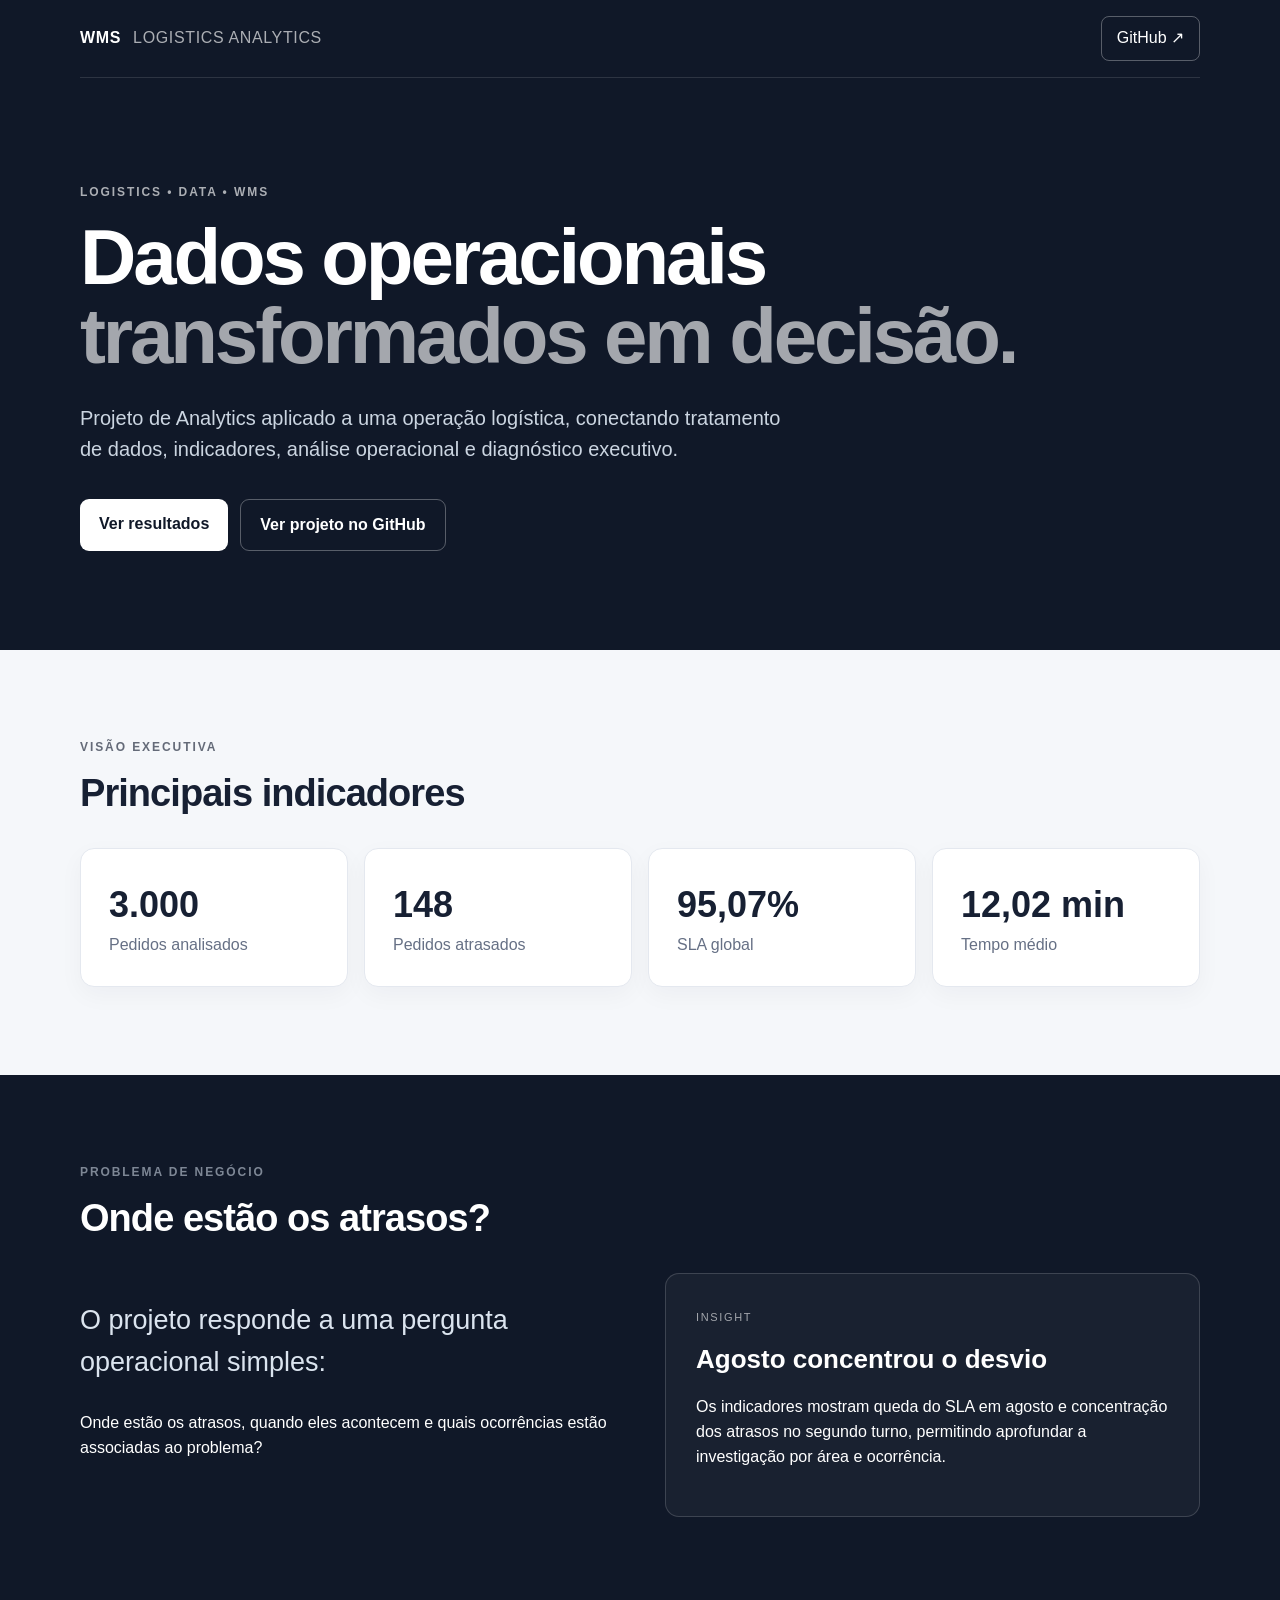
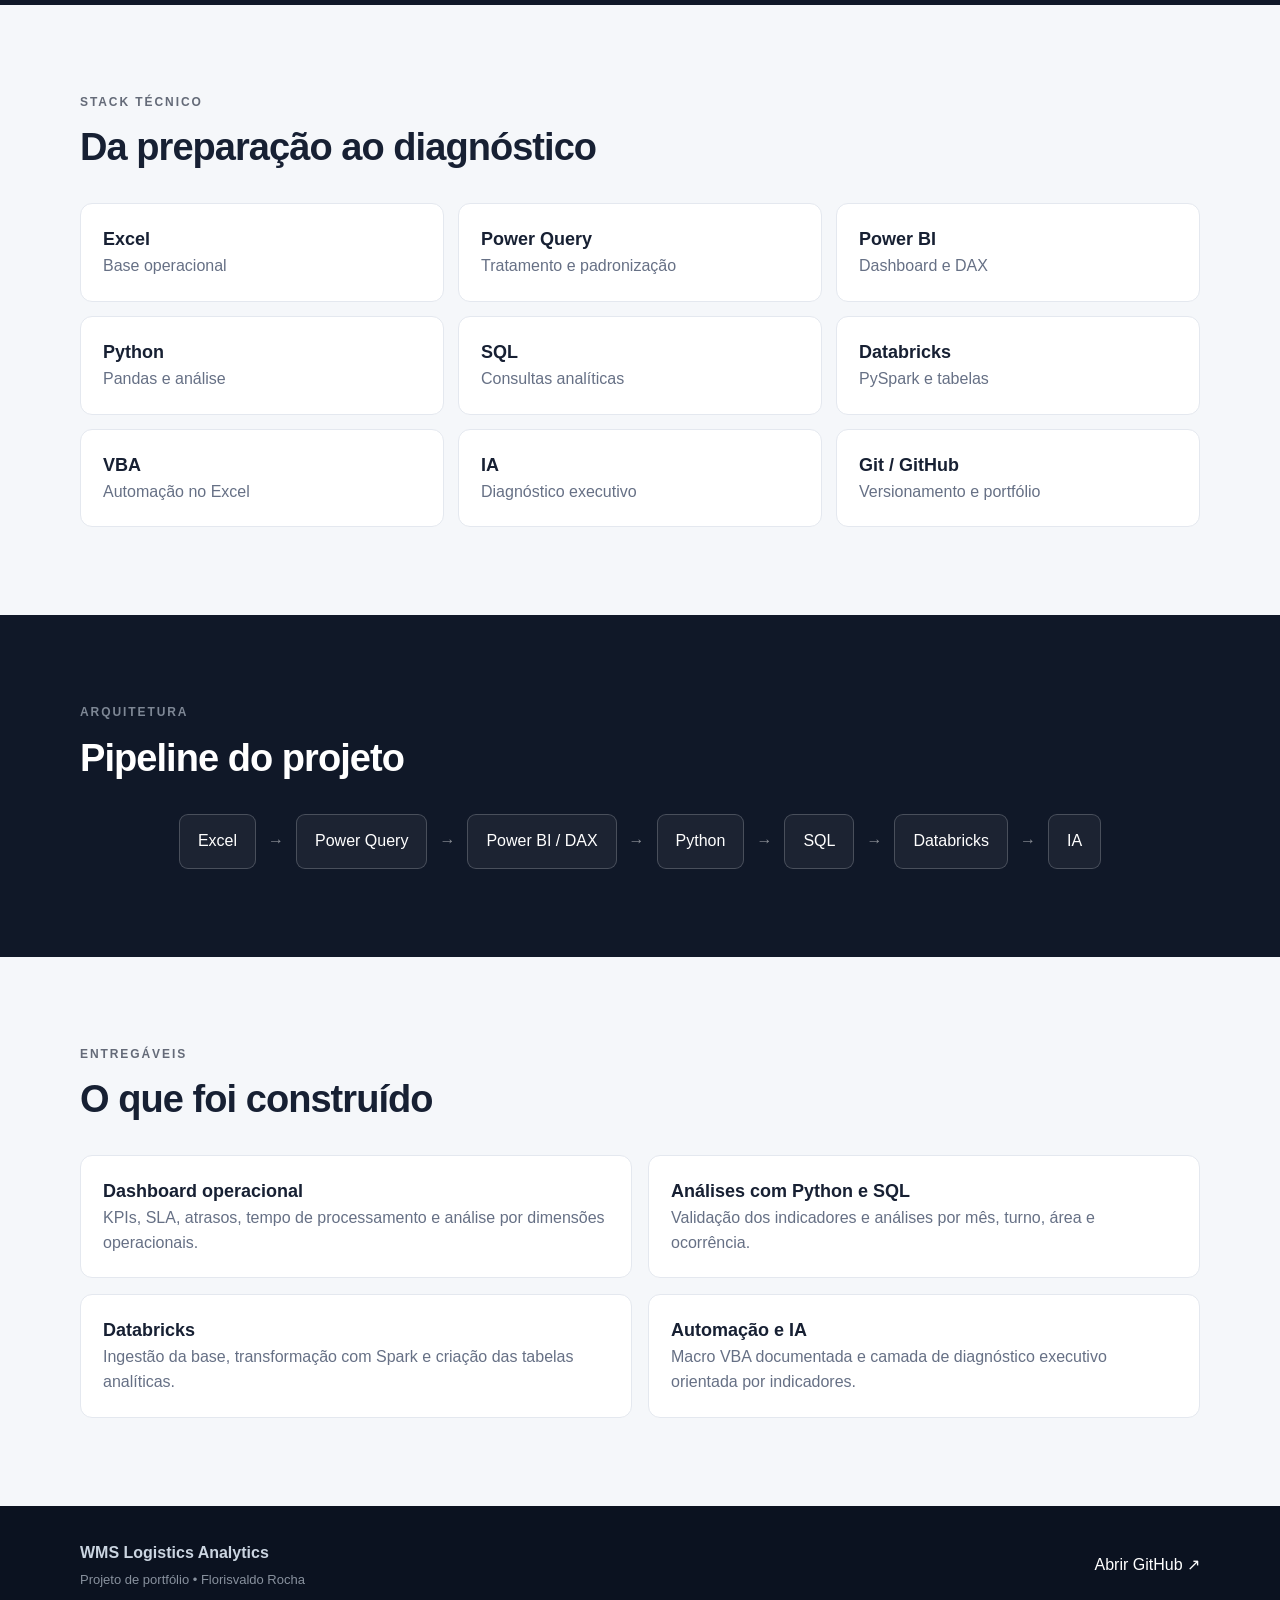
==== site/index.html @ d3f4b5bf "feat: adiciona site do portfolio e diagnostico com IA" ====
<!DOCTYPE html>
<html lang="pt-BR">
<head>
  <meta charset="UTF-8">
  <meta name="viewport" content="width=device-width, initial-scale=1.0">
  <title>WMS Logistics Analytics | Portfólio</title>
  <meta name="description" content="Projeto de Analytics aplicado à operação logística com Excel, Power Query, Power BI, Python, SQL, Databricks e IA.">
  <link rel="stylesheet" href="style.css">
</head>
<body>
  <header class="hero">
    <nav class="nav container">
      <div class="brand">WMS <span>LOGISTICS ANALYTICS</span></div>
      <a class="github" href="https://github.com/florisvaldojrocha/WMS-Logistics-Analytics" target="_blank" rel="noopener">GitHub ↗</a>
    </nav>

    <div class="hero-content container">
      <p class="eyebrow">LOGISTICS • DATA • WMS</p>
      <h1>Dados operacionais<br><span>transformados em decisão.</span></h1>
      <p class="lead">
        Projeto de Analytics aplicado a uma operação logística, conectando tratamento de dados,
        indicadores, análise operacional e diagnóstico executivo.
      </p>
      <div class="hero-actions">
        <a class="btn primary" href="#resultados">Ver resultados</a>
        <a class="btn secondary" href="https://github.com/florisvaldojrocha/WMS-Logistics-Analytics" target="_blank" rel="noopener">Ver projeto no GitHub</a>
      </div>
    </div>
  </header>

  <main>
    <section id="resultados" class="section">
      <div class="container">
        <p class="eyebrow">VISÃO EXECUTIVA</p>
        <h2>Principais indicadores</h2>
        <div class="kpis">
          <article class="kpi"><strong>3.000</strong><span>Pedidos analisados</span></article>
          <article class="kpi"><strong>148</strong><span>Pedidos atrasados</span></article>
          <article class="kpi"><strong>95,07%</strong><span>SLA global</span></article>
          <article class="kpi"><strong>12,02 min</strong><span>Tempo médio</span></article>
        </div>
      </div>
    </section>

    <section class="section dark">
      <div class="container">
        <p class="eyebrow">PROBLEMA DE NEGÓCIO</p>
        <h2>Onde estão os atrasos?</h2>
        <div class="two-col">
          <div>
            <p class="big-text">O projeto responde a uma pergunta operacional simples:</p>
            <p>Onde estão os atrasos, quando eles acontecem e quais ocorrências estão associadas ao problema?</p>
          </div>
          <div class="insight">
            <span>INSIGHT</span>
            <h3>Agosto concentrou o desvio</h3>
            <p>Os indicadores mostram queda do SLA em agosto e concentração dos atrasos no segundo turno, permitindo aprofundar a investigação por área e ocorrência.</p>
          </div>
        </div>
      </div>
    </section>

    <section class="section">
      <div class="container">
        <p class="eyebrow">STACK TÉCNICO</p>
        <h2>Da preparação ao diagnóstico</h2>
        <div class="stack">
          <article><b>Excel</b><span>Base operacional</span></article>
          <article><b>Power Query</b><span>Tratamento e padronização</span></article>
          <article><b>Power BI</b><span>Dashboard e DAX</span></article>
          <article><b>Python</b><span>Pandas e análise</span></article>
          <article><b>SQL</b><span>Consultas analíticas</span></article>
          <article><b>Databricks</b><span>PySpark e tabelas</span></article>
          <article><b>VBA</b><span>Automação no Excel</span></article>
          <article><b>IA</b><span>Diagnóstico executivo</span></article>
          <article><b>Git / GitHub</b><span>Versionamento e portfólio</span></article>
        </div>
      </div>
    </section>

    <section class="section dark">
      <div class="container">
        <p class="eyebrow">ARQUITETURA</p>
        <h2>Pipeline do projeto</h2>
        <div class="pipeline">
          <div>Excel</div><i>→</i><div>Power Query</div><i>→</i><div>Power BI / DAX</div><i>→</i>
          <div>Python</div><i>→</i><div>SQL</div><i>→</i><div>Databricks</div><i>→</i><div>IA</div>
        </div>
      </div>
    </section>

    <section class="section">
      <div class="container">
        <p class="eyebrow">ENTREGÁVEIS</p>
        <h2>O que foi construído</h2>
        <div class="deliverables">
          <div><b>Dashboard operacional</b><span>KPIs, SLA, atrasos, tempo de processamento e análise por dimensões operacionais.</span></div>
          <div><b>Análises com Python e SQL</b><span>Validação dos indicadores e análises por mês, turno, área e ocorrência.</span></div>
          <div><b>Databricks</b><span>Ingestão da base, transformação com Spark e criação das tabelas analíticas.</span></div>
          <div><b>Automação e IA</b><span>Macro VBA documentada e camada de diagnóstico executivo orientada por indicadores.</span></div>
        </div>
      </div>
    </section>
  </main>

  <footer>
    <div class="container footer-inner">
      <div><strong>WMS Logistics Analytics</strong><span>Projeto de portfólio • Florisvaldo Rocha</span></div>
      <a href="https://github.com/florisvaldojrocha/WMS-Logistics-Analytics" target="_blank" rel="noopener">Abrir GitHub ↗</a>
    </div>
  </footer>
</body>
</html>
---- site/style.css ----
*{box-sizing:border-box}html{scroll-behavior:smooth}body{margin:0;font-family:Inter,Segoe UI,Arial,sans-serif;background:#f5f7fa;color:#172033;line-height:1.55}.container{width:min(1120px,92%);margin:auto}.hero{background:#101828;color:#fff;min-height:650px}.nav{height:78px;display:flex;align-items:center;justify-content:space-between;border-bottom:1px solid rgba(255,255,255,.12)}.brand{font-weight:800;letter-spacing:.04em}.brand span{font-weight:500;opacity:.65;margin-left:7px}.github{color:#fff;text-decoration:none;border:1px solid rgba(255,255,255,.3);padding:9px 15px;border-radius:8px}.hero-content{padding:105px 0 90px}.eyebrow{font-size:12px;font-weight:800;letter-spacing:.16em;opacity:.65;margin:0 0 16px}.hero h1{font-size:clamp(44px,7vw,78px);line-height:1.02;margin:0 0 26px;letter-spacing:-.04em}.hero h1 span{opacity:.62}.lead{max-width:720px;font-size:20px;color:#cbd5e1}.hero-actions{display:flex;gap:12px;margin-top:34px;flex-wrap:wrap}.btn{display:inline-block;padding:13px 19px;border-radius:9px;text-decoration:none;font-weight:700}.primary{background:#fff;color:#101828}.secondary{border:1px solid rgba(255,255,255,.3);color:#fff}.section{padding:88px 0}.section h2{font-size:38px;line-height:1.1;margin:0 0 34px;letter-spacing:-.025em}.kpis{display:grid;grid-template-columns:repeat(4,1fr);gap:16px}.kpi{background:#fff;border:1px solid #e4e8ef;border-radius:14px;padding:28px;box-shadow:0 8px 25px rgba(16,24,40,.04)}.kpi strong{display:block;font-size:36px}.kpi span{color:#667085}.dark{background:#101828;color:#fff}.dark .eyebrow{color:#b9c3d0}.two-col{display:grid;grid-template-columns:1fr 1fr;gap:50px}.big-text{font-size:27px;color:#dbe4ef}.insight{border:1px solid rgba(255,255,255,.16);border-radius:14px;padding:30px;background:rgba(255,255,255,.04)}.insight span{font-size:11px;letter-spacing:.15em;opacity:.6}.insight h3{font-size:26px;margin:10px 0}.stack{display:grid;grid-template-columns:repeat(3,1fr);gap:14px}.stack article,.deliverables>div{background:#fff;border:1px solid #e4e8ef;border-radius:12px;padding:22px}.stack b,.deliverables b{display:block;font-size:18px}.stack span,.deliverables span{color:#667085}.pipeline{display:flex;align-items:center;justify-content:center;gap:12px;flex-wrap:wrap}.pipeline div{border:1px solid rgba(255,255,255,.2);padding:14px 18px;border-radius:9px;background:rgba(255,255,255,.05)}.pipeline i{opacity:.5;font-style:normal}.deliverables{display:grid;grid-template-columns:repeat(2,1fr);gap:16px}footer{background:#0b1220;color:#cbd5e1;padding:35px 0}.footer-inner{display:flex;justify-content:space-between;gap:20px;align-items:center}.footer-inner span{display:block;font-size:13px;opacity:.65;margin-top:4px}.footer-inner a{color:#fff;text-decoration:none}@media(max-width:760px){.kpis,.stack,.deliverables,.two-col{grid-template-columns:1fr}.hero-content{padding-top:75px}.hero h1{font-size:48px}.pipeline{justify-content:flex-start}.pipeline i{display:none}.footer-inner{flex-direction:column;align-items:flex-start}}
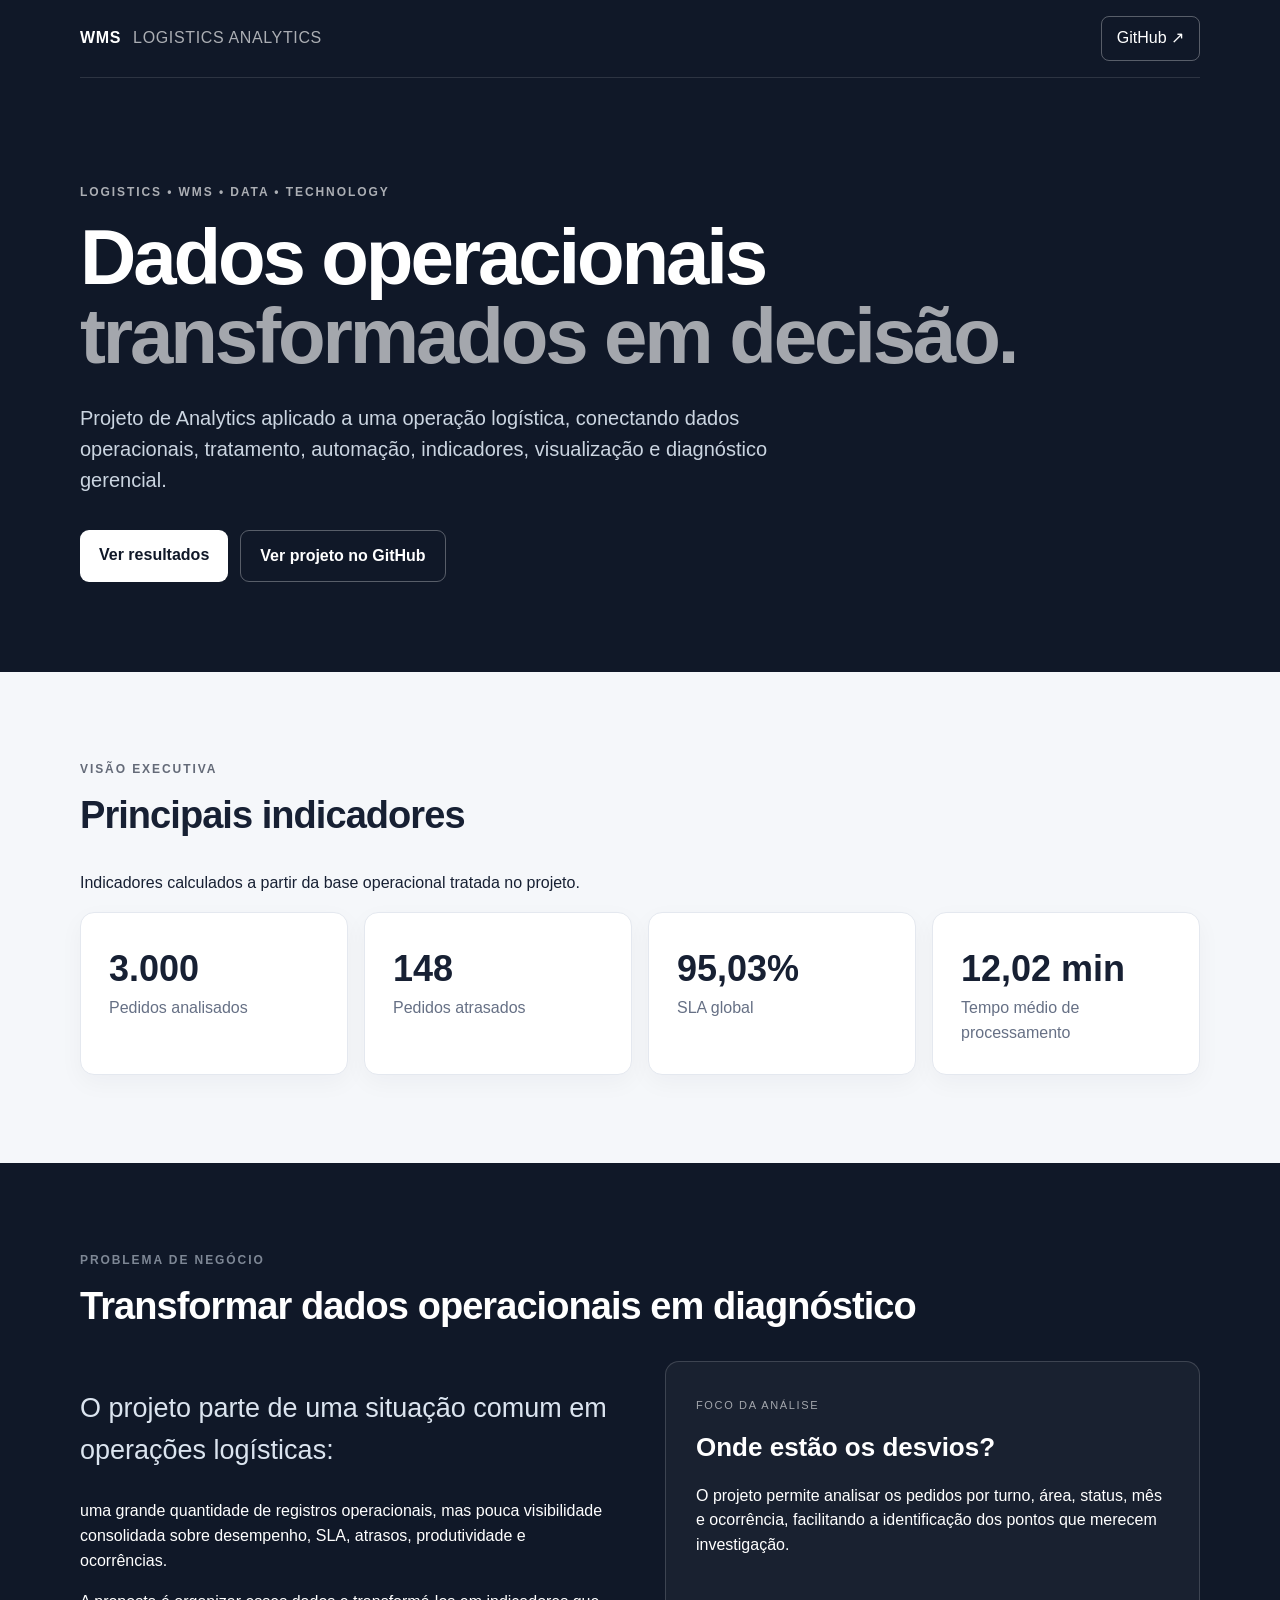
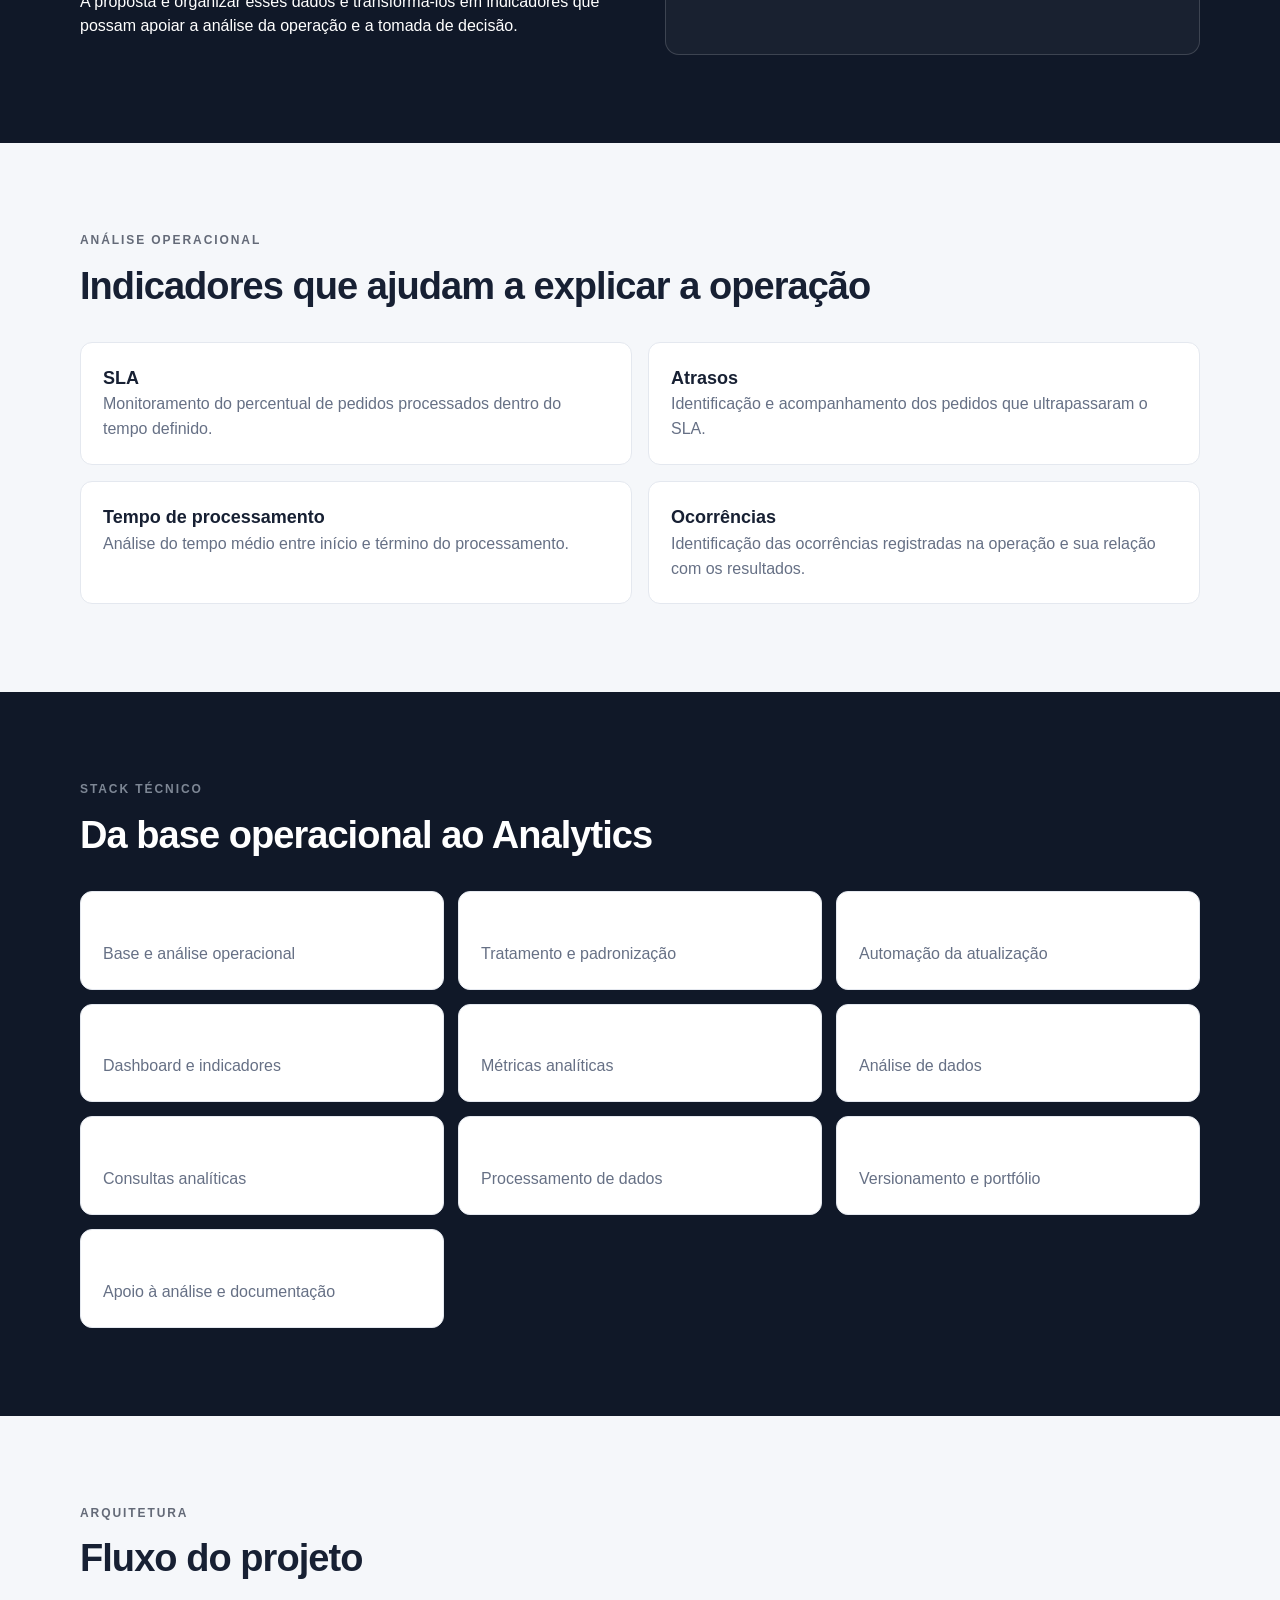
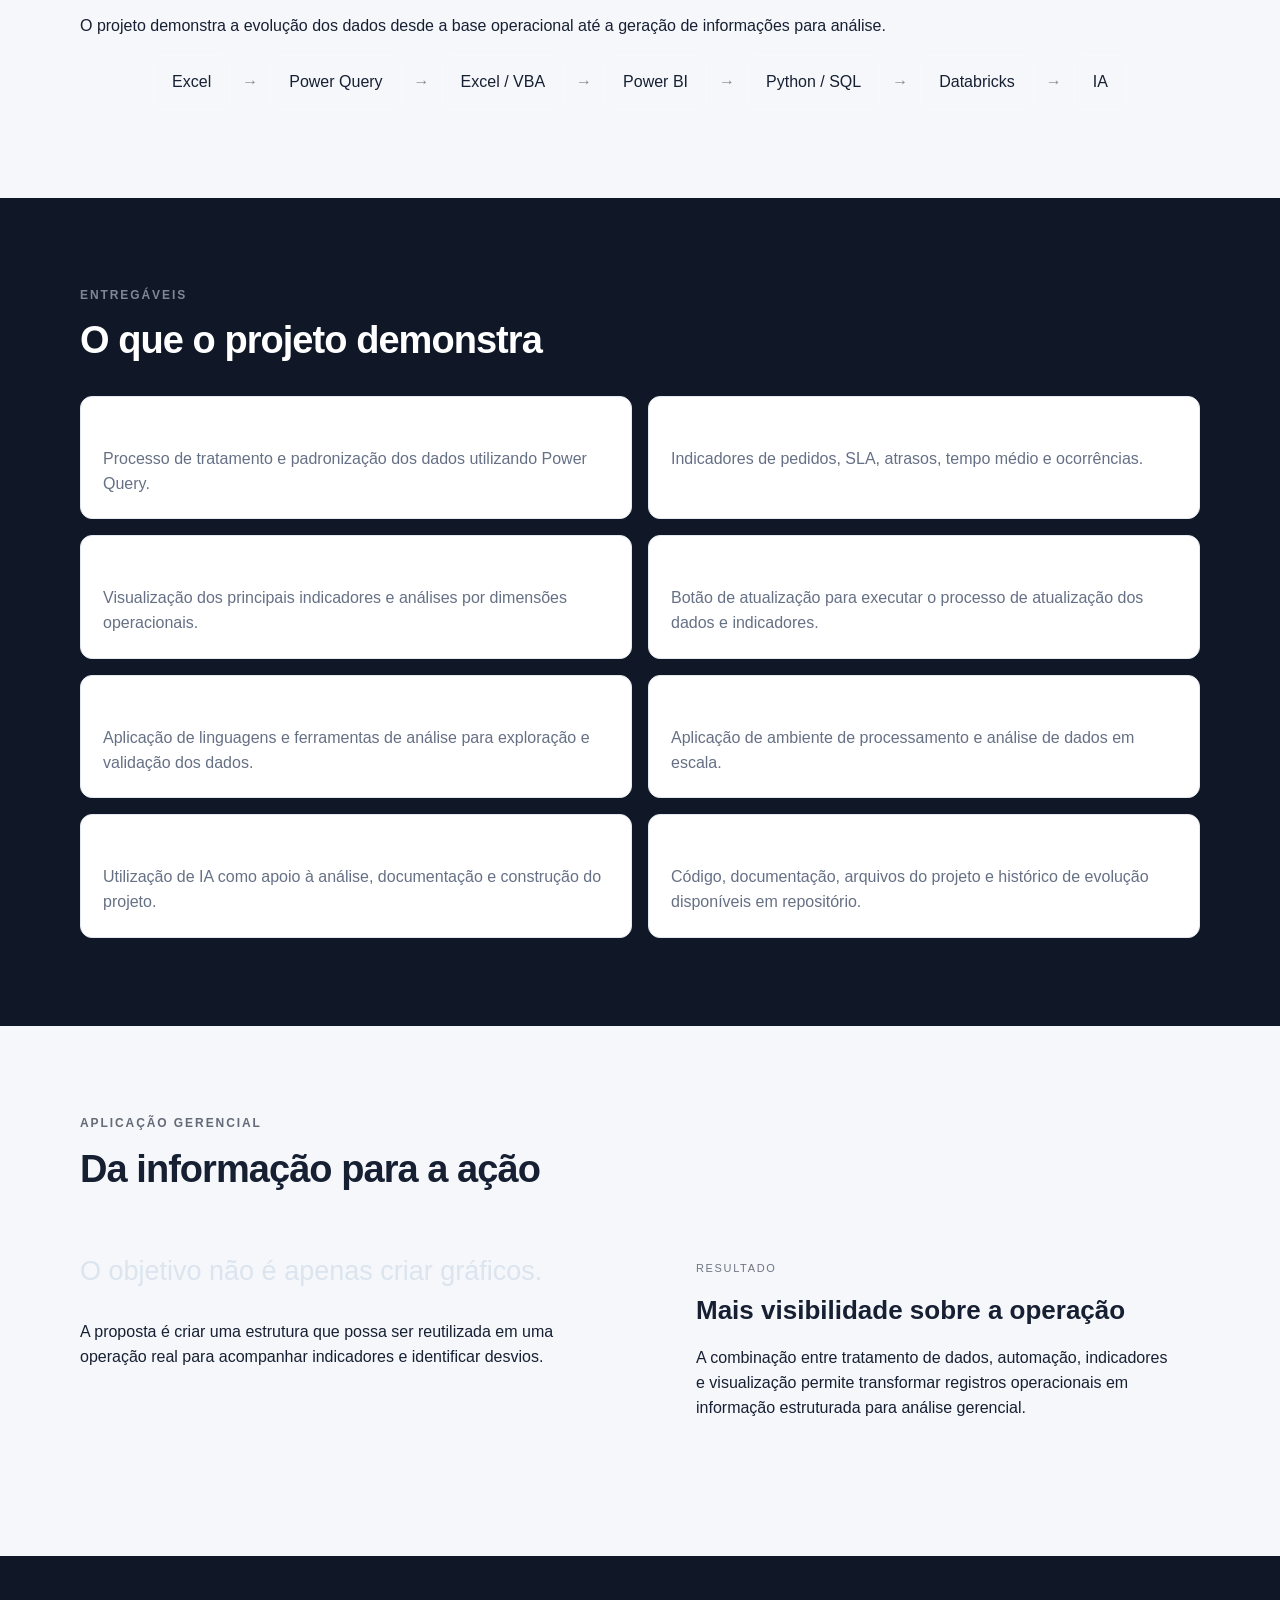
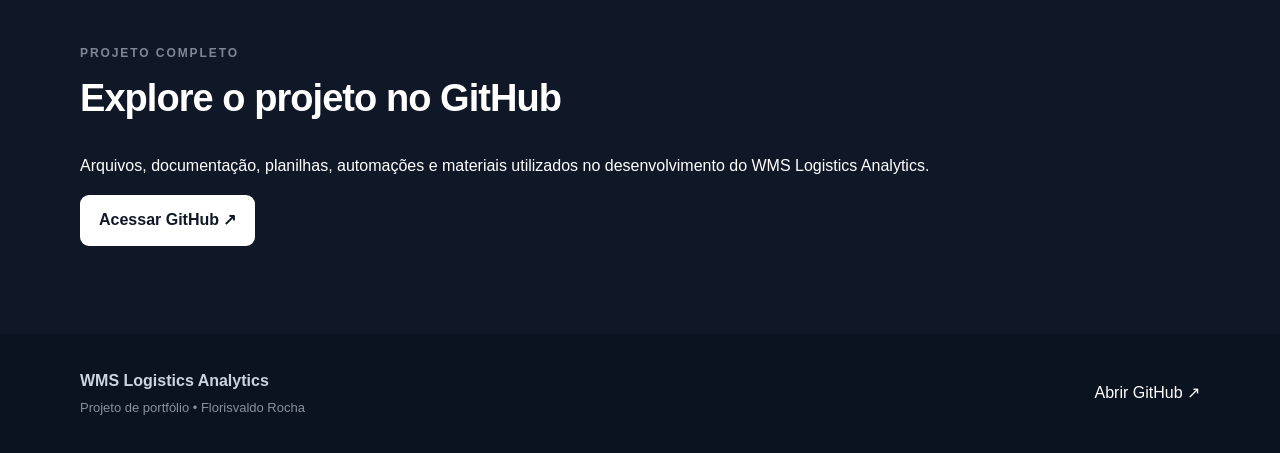
==== commit 991ec510: "Atualiza site do projeto" ====
--- a/site/index.html
+++ b/site/index.html
@@ -3,111 +3,614 @@
 <head>
   <meta charset="UTF-8">
   <meta name="viewport" content="width=device-width, initial-scale=1.0">
-  <title>WMS Logistics Analytics | Portfólio</title>
-  <meta name="description" content="Projeto de Analytics aplicado à operação logística com Excel, Power Query, Power BI, Python, SQL, Databricks e IA.">
+
+  <title>WMS Logistics Analytics | Florisvaldo Rocha</title>
+
+  <meta
+    name="description"
+    content="Projeto de Analytics aplicado à operação logística e WMS, utilizando Excel, Power Query, VBA, Power BI, Python, SQL, Databricks, GitHub e IA."
+  >
+
   <link rel="stylesheet" href="style.css">
 </head>
+
 <body>
+
+  <!-- =========================
+       HERO
+  ========================== -->
+
   <header class="hero">
+
     <nav class="nav container">
-      <div class="brand">WMS <span>LOGISTICS ANALYTICS</span></div>
-      <a class="github" href="https://github.com/florisvaldojrocha/WMS-Logistics-Analytics" target="_blank" rel="noopener">GitHub ↗</a>
+
+      <div class="brand">
+        WMS <span>LOGISTICS ANALYTICS</span>
+      </div>
+
+      <a
+        class="github"
+        href="https://github.com/florisvaldojrocha/WMS-Logistics-Analytics"
+        target="_blank"
+        rel="noopener"
+      >
+        GitHub ↗
+      </a>
+
     </nav>
 
     <div class="hero-content container">
-      <p class="eyebrow">LOGISTICS • DATA • WMS</p>
-      <h1>Dados operacionais<br><span>transformados em decisão.</span></h1>
+
+      <p class="eyebrow">
+        LOGISTICS • WMS • DATA • TECHNOLOGY
+      </p>
+
+      <h1>
+        Dados operacionais<br>
+        <span>transformados em decisão.</span>
+      </h1>
+
       <p class="lead">
-        Projeto de Analytics aplicado a uma operação logística, conectando tratamento de dados,
-        indicadores, análise operacional e diagnóstico executivo.
+        Projeto de Analytics aplicado a uma operação logística,
+        conectando dados operacionais, tratamento, automação,
+        indicadores, visualização e diagnóstico gerencial.
       </p>
+
       <div class="hero-actions">
-        <a class="btn primary" href="#resultados">Ver resultados</a>
-        <a class="btn secondary" href="https://github.com/florisvaldojrocha/WMS-Logistics-Analytics" target="_blank" rel="noopener">Ver projeto no GitHub</a>
-      </div>
+
+        <a class="btn primary" href="#resultados">
+          Ver resultados
+        </a>
+
+        <a
+          class="btn secondary"
+          href="https://github.com/florisvaldojrocha/WMS-Logistics-Analytics"
+          target="_blank"
+          rel="noopener"
+        >
+          Ver projeto no GitHub
+        </a>
+
+      </div>
+
     </div>
+
   </header>
 
+
   <main>
+
+    <!-- =========================
+         RESULTADOS
+    ========================== -->
+
     <section id="resultados" class="section">
+
       <div class="container">
-        <p class="eyebrow">VISÃO EXECUTIVA</p>
-        <h2>Principais indicadores</h2>
+
+        <p class="eyebrow">
+          VISÃO EXECUTIVA
+        </p>
+
+        <h2>
+          Principais indicadores
+        </h2>
+
+        <p class="section-intro">
+          Indicadores calculados a partir da base operacional tratada
+          no projeto.
+        </p>
+
         <div class="kpis">
-          <article class="kpi"><strong>3.000</strong><span>Pedidos analisados</span></article>
-          <article class="kpi"><strong>148</strong><span>Pedidos atrasados</span></article>
-          <article class="kpi"><strong>95,07%</strong><span>SLA global</span></article>
-          <article class="kpi"><strong>12,02 min</strong><span>Tempo médio</span></article>
+
+          <article class="kpi">
+            <strong>3.000</strong>
+            <span>Pedidos analisados</span>
+          </article>
+
+          <article class="kpi">
+            <strong>148</strong>
+            <span>Pedidos atrasados</span>
+          </article>
+
+          <article class="kpi">
+            <strong>95,03%</strong>
+            <span>SLA global</span>
+          </article>
+
+          <article class="kpi">
+            <strong>12,02 min</strong>
+            <span>Tempo médio de processamento</span>
+          </article>
+
         </div>
-      </div>
-    </section>
+
+      </div>
+
+    </section>
+
+
+    <!-- =========================
+         PROBLEMA
+    ========================== -->
 
     <section class="section dark">
+
       <div class="container">
-        <p class="eyebrow">PROBLEMA DE NEGÓCIO</p>
-        <h2>Onde estão os atrasos?</h2>
+
+        <p class="eyebrow">
+          PROBLEMA DE NEGÓCIO
+        </p>
+
+        <h2>
+          Transformar dados operacionais em diagnóstico
+        </h2>
+
         <div class="two-col">
-          <div>
-            <p class="big-text">O projeto responde a uma pergunta operacional simples:</p>
-            <p>Onde estão os atrasos, quando eles acontecem e quais ocorrências estão associadas ao problema?</p>
-          </div>
+
+          <div>
+
+            <p class="big-text">
+              O projeto parte de uma situação comum em operações
+              logísticas:
+            </p>
+
+            <p>
+              uma grande quantidade de registros operacionais,
+              mas pouca visibilidade consolidada sobre desempenho,
+              SLA, atrasos, produtividade e ocorrências.
+            </p>
+
+            <p>
+              A proposta é organizar esses dados e transformá-los
+              em indicadores que possam apoiar a análise da operação
+              e a tomada de decisão.
+            </p>
+
+          </div>
+
           <div class="insight">
-            <span>INSIGHT</span>
-            <h3>Agosto concentrou o desvio</h3>
-            <p>Os indicadores mostram queda do SLA em agosto e concentração dos atrasos no segundo turno, permitindo aprofundar a investigação por área e ocorrência.</p>
-          </div>
+
+            <span>
+              FOCO DA ANÁLISE
+            </span>
+
+            <h3>
+              Onde estão os desvios?
+            </h3>
+
+            <p>
+              O projeto permite analisar os pedidos por turno,
+              área, status, mês e ocorrência, facilitando a
+              identificação dos pontos que merecem investigação.
+            </p>
+
+          </div>
+
         </div>
-      </div>
-    </section>
+
+      </div>
+
+    </section>
+
+
+    <!-- =========================
+         INDICADORES
+    ========================== -->
 
     <section class="section">
+
       <div class="container">
-        <p class="eyebrow">STACK TÉCNICO</p>
-        <h2>Da preparação ao diagnóstico</h2>
+
+        <p class="eyebrow">
+          ANÁLISE OPERACIONAL
+        </p>
+
+        <h2>
+          Indicadores que ajudam a explicar a operação
+        </h2>
+
+        <div class="deliverables">
+
+          <div>
+            <b>SLA</b>
+            <span>
+              Monitoramento do percentual de pedidos processados
+              dentro do tempo definido.
+            </span>
+          </div>
+
+          <div>
+            <b>Atrasos</b>
+            <span>
+              Identificação e acompanhamento dos pedidos que
+              ultrapassaram o SLA.
+            </span>
+          </div>
+
+          <div>
+            <b>Tempo de processamento</b>
+            <span>
+              Análise do tempo médio entre início e término
+              do processamento.
+            </span>
+          </div>
+
+          <div>
+            <b>Ocorrências</b>
+            <span>
+              Identificação das ocorrências registradas na
+              operação e sua relação com os resultados.
+            </span>
+          </div>
+
+        </div>
+
+      </div>
+
+    </section>
+
+
+    <!-- =========================
+         STACK
+    ========================== -->
+
+    <section class="section dark">
+
+      <div class="container">
+
+        <p class="eyebrow">
+          STACK TÉCNICO
+        </p>
+
+        <h2>
+          Da base operacional ao Analytics
+        </h2>
+
         <div class="stack">
-          <article><b>Excel</b><span>Base operacional</span></article>
-          <article><b>Power Query</b><span>Tratamento e padronização</span></article>
-          <article><b>Power BI</b><span>Dashboard e DAX</span></article>
-          <article><b>Python</b><span>Pandas e análise</span></article>
-          <article><b>SQL</b><span>Consultas analíticas</span></article>
-          <article><b>Databricks</b><span>PySpark e tabelas</span></article>
-          <article><b>VBA</b><span>Automação no Excel</span></article>
-          <article><b>IA</b><span>Diagnóstico executivo</span></article>
-          <article><b>Git / GitHub</b><span>Versionamento e portfólio</span></article>
+
+          <article>
+            <b>Excel</b>
+            <span>Base e análise operacional</span>
+          </article>
+
+          <article>
+            <b>Power Query</b>
+            <span>Tratamento e padronização</span>
+          </article>
+
+          <article>
+            <b>VBA</b>
+            <span>Automação da atualização</span>
+          </article>
+
+          <article>
+            <b>Power BI</b>
+            <span>Dashboard e indicadores</span>
+          </article>
+
+          <article>
+            <b>DAX</b>
+            <span>Métricas analíticas</span>
+          </article>
+
+          <article>
+            <b>Python</b>
+            <span>Análise de dados</span>
+          </article>
+
+          <article>
+            <b>SQL</b>
+            <span>Consultas analíticas</span>
+          </article>
+
+          <article>
+            <b>Databricks</b>
+            <span>Processamento de dados</span>
+          </article>
+
+          <article>
+            <b>Git / GitHub</b>
+            <span>Versionamento e portfólio</span>
+          </article>
+
+          <article>
+            <b>IA</b>
+            <span>Apoio à análise e documentação</span>
+          </article>
+
         </div>
-      </div>
-    </section>
+
+      </div>
+
+    </section>
+
+
+    <!-- =========================
+         PIPELINE
+    ========================== -->
+
+    <section class="section">
+
+      <div class="container">
+
+        <p class="eyebrow">
+          ARQUITETURA
+        </p>
+
+        <h2>
+          Fluxo do projeto
+        </h2>
+
+        <p class="section-intro">
+          O projeto demonstra a evolução dos dados desde a base
+          operacional até a geração de informações para análise.
+        </p>
+
+        <div class="pipeline">
+
+          <div>
+            Excel
+          </div>
+
+          <i>→</i>
+
+          <div>
+            Power Query
+          </div>
+
+          <i>→</i>
+
+          <div>
+            Excel / VBA
+          </div>
+
+          <i>→</i>
+
+          <div>
+            Power BI
+          </div>
+
+          <i>→</i>
+
+          <div>
+            Python / SQL
+          </div>
+
+          <i>→</i>
+
+          <div>
+            Databricks
+          </div>
+
+          <i>→</i>
+
+          <div>
+            IA
+          </div>
+
+        </div>
+
+      </div>
+
+    </section>
+
+
+    <!-- =========================
+         ENTREGÁVEIS
+    ========================== -->
 
     <section class="section dark">
+
       <div class="container">
-        <p class="eyebrow">ARQUITETURA</p>
-        <h2>Pipeline do projeto</h2>
-        <div class="pipeline">
-          <div>Excel</div><i>→</i><div>Power Query</div><i>→</i><div>Power BI / DAX</div><i>→</i>
-          <div>Python</div><i>→</i><div>SQL</div><i>→</i><div>Databricks</div><i>→</i><div>IA</div>
+
+        <p class="eyebrow">
+          ENTREGÁVEIS
+        </p>
+
+        <h2>
+          O que o projeto demonstra
+        </h2>
+
+        <div class="deliverables">
+
+          <div>
+            <b>Base tratada</b>
+            <span>
+              Processo de tratamento e padronização dos dados
+              utilizando Power Query.
+            </span>
+          </div>
+
+          <div>
+            <b>Painel operacional</b>
+            <span>
+              Indicadores de pedidos, SLA, atrasos, tempo médio
+              e ocorrências.
+            </span>
+          </div>
+
+          <div>
+            <b>Dashboard Power BI</b>
+            <span>
+              Visualização dos principais indicadores e análises
+              por dimensões operacionais.
+            </span>
+          </div>
+
+          <div>
+            <b>Automação com VBA</b>
+            <span>
+              Botão de atualização para executar o processo de
+              atualização dos dados e indicadores.
+            </span>
+          </div>
+
+          <div>
+            <b>Analytics com Python e SQL</b>
+            <span>
+              Aplicação de linguagens e ferramentas de análise
+              para exploração e validação dos dados.
+            </span>
+          </div>
+
+          <div>
+            <b>Databricks</b>
+            <span>
+              Aplicação de ambiente de processamento e análise
+              de dados em escala.
+            </span>
+          </div>
+
+          <div>
+            <b>IA aplicada</b>
+            <span>
+              Utilização de IA como apoio à análise, documentação
+              e construção do projeto.
+            </span>
+          </div>
+
+          <div>
+            <b>GitHub</b>
+            <span>
+              Código, documentação, arquivos do projeto e
+              histórico de evolução disponíveis em repositório.
+            </span>
+          </div>
+
         </div>
-      </div>
-    </section>
+
+      </div>
+
+    </section>
+
+
+    <!-- =========================
+         APLICAÇÃO GERENCIAL
+    ========================== -->
 
     <section class="section">
+
       <div class="container">
-        <p class="eyebrow">ENTREGÁVEIS</p>
-        <h2>O que foi construído</h2>
-        <div class="deliverables">
-          <div><b>Dashboard operacional</b><span>KPIs, SLA, atrasos, tempo de processamento e análise por dimensões operacionais.</span></div>
-          <div><b>Análises com Python e SQL</b><span>Validação dos indicadores e análises por mês, turno, área e ocorrência.</span></div>
-          <div><b>Databricks</b><span>Ingestão da base, transformação com Spark e criação das tabelas analíticas.</span></div>
-          <div><b>Automação e IA</b><span>Macro VBA documentada e camada de diagnóstico executivo orientada por indicadores.</span></div>
+
+        <p class="eyebrow">
+          APLICAÇÃO GERENCIAL
+        </p>
+
+        <h2>
+          Da informação para a ação
+        </h2>
+
+        <div class="two-col">
+
+          <div>
+
+            <p class="big-text">
+              O objetivo não é apenas criar gráficos.
+            </p>
+
+            <p>
+              A proposta é criar uma estrutura que possa ser
+              reutilizada em uma operação real para acompanhar
+              indicadores e identificar desvios.
+            </p>
+
+          </div>
+
+          <div class="insight">
+
+            <span>
+              RESULTADO
+            </span>
+
+            <h3>
+              Mais visibilidade sobre a operação
+            </h3>
+
+            <p>
+              A combinação entre tratamento de dados, automação,
+              indicadores e visualização permite transformar
+              registros operacionais em informação estruturada
+              para análise gerencial.
+            </p>
+
+          </div>
+
         </div>
-      </div>
-    </section>
+
+      </div>
+
+    </section>
+
+
+    <!-- =========================
+         GITHUB
+    ========================== -->
+
+    <section class="section dark">
+
+      <div class="container github-section">
+
+        <p class="eyebrow">
+          PROJETO COMPLETO
+        </p>
+
+        <h2>
+          Explore o projeto no GitHub
+        </h2>
+
+        <p>
+          Arquivos, documentação, planilhas, automações e materiais
+          utilizados no desenvolvimento do WMS Logistics Analytics.
+        </p>
+
+        <a
+          class="btn primary"
+          href="https://github.com/florisvaldojrocha/WMS-Logistics-Analytics"
+          target="_blank"
+          rel="noopener"
+        >
+          Acessar GitHub ↗
+        </a>
+
+      </div>
+
+    </section>
+
   </main>
 
+
+  <!-- =========================
+       FOOTER
+  ========================== -->
+
   <footer>
+
     <div class="container footer-inner">
-      <div><strong>WMS Logistics Analytics</strong><span>Projeto de portfólio • Florisvaldo Rocha</span></div>
-      <a href="https://github.com/florisvaldojrocha/WMS-Logistics-Analytics" target="_blank" rel="noopener">Abrir GitHub ↗</a>
+
+      <div>
+
+        <strong>
+          WMS Logistics Analytics
+        </strong>
+
+        <span>
+          Projeto de portfólio • Florisvaldo Rocha
+        </span>
+
+      </div>
+
+      <a
+        href="https://github.com/florisvaldojrocha/WMS-Logistics-Analytics"
+        target="_blank"
+        rel="noopener"
+      >
+        Abrir GitHub ↗
+      </a>
+
     </div>
+
   </footer>
+
 </body>
-</html>
+</html>
